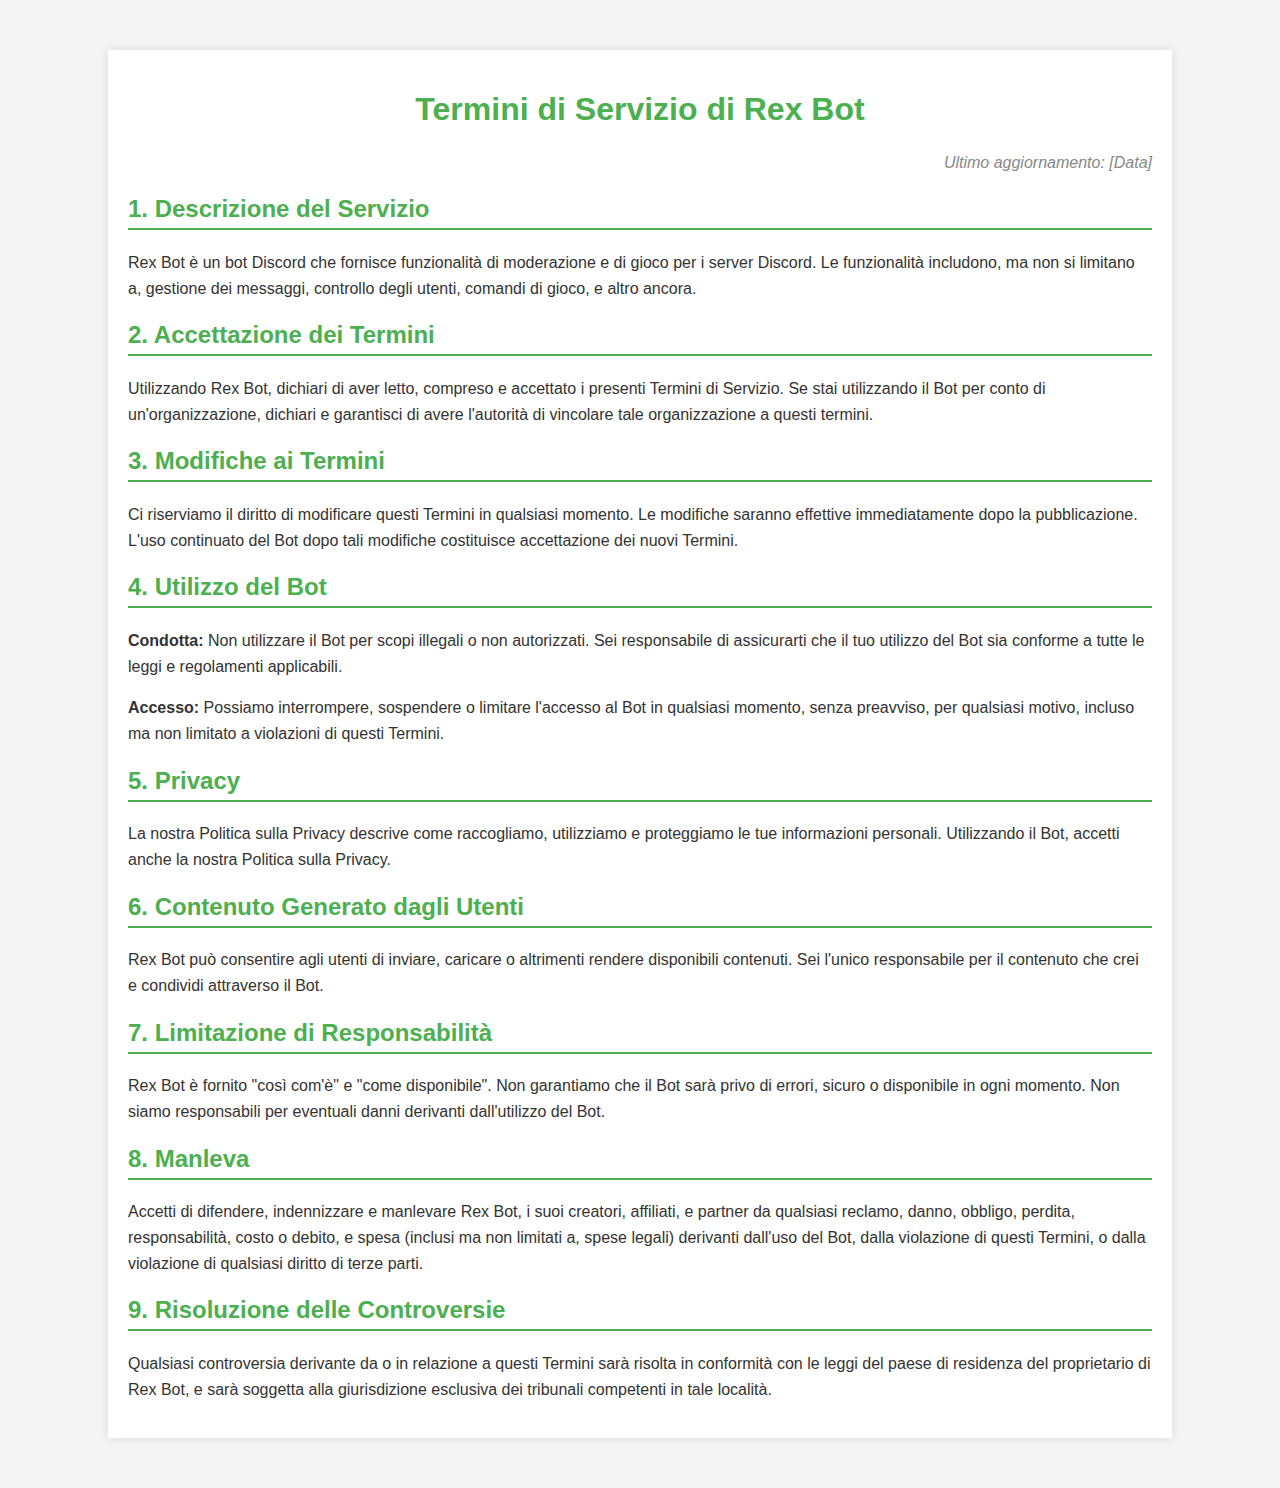
==== tos.html @ 5ce2c660 "Create tos.html" ====
<!DOCTYPE html>
<html lang="it">
<head>
    <meta charset="UTF-8">
    <meta name="viewport" content="width=device-width, initial-scale=1.0">
    <title>Termini di Servizio di Rex Bot</title>
    <style>
        body {
            font-family: Arial, sans-serif;
            margin: 0;
            padding: 0;
            background-color: #f4f4f4;
            color: #333;
        }
        .container {
            width: 80%;
            margin: 50px auto;
            padding: 20px;
            background: #fff;
            box-shadow: 0 0 10px rgba(0, 0, 0, 0.1);
        }
        h1 {
            text-align: center;
            color: #4CAF50;
        }
        h2 {
            color: #4CAF50;
            border-bottom: 2px solid #4CAF50;
            padding-bottom: 5px;
        }
        p {
            line-height: 1.6;
        }
        .last-updated {
            text-align: right;
            font-style: italic;
            color: #888;
        }
    </style>
</head>
<body>
    <div class="container">
        <h1>Termini di Servizio di Rex Bot</h1>
        <p class="last-updated">Ultimo aggiornamento: [Data]</p>

        <h2>1. Descrizione del Servizio</h2>
        <p>Rex Bot è un bot Discord che fornisce funzionalità di moderazione e di gioco per i server Discord. Le funzionalità includono, ma non si limitano a, gestione dei messaggi, controllo degli utenti, comandi di gioco, e altro ancora.</p>

        <h2>2. Accettazione dei Termini</h2>
        <p>Utilizzando Rex Bot, dichiari di aver letto, compreso e accettato i presenti Termini di Servizio. Se stai utilizzando il Bot per conto di un'organizzazione, dichiari e garantisci di avere l'autorità di vincolare tale organizzazione a questi termini.</p>

        <h2>3. Modifiche ai Termini</h2>
        <p>Ci riserviamo il diritto di modificare questi Termini in qualsiasi momento. Le modifiche saranno effettive immediatamente dopo la pubblicazione. L'uso continuato del Bot dopo tali modifiche costituisce accettazione dei nuovi Termini.</p>

        <h2>4. Utilizzo del Bot</h2>
        <p><strong>Condotta:</strong> Non utilizzare il Bot per scopi illegali o non autorizzati. Sei responsabile di assicurarti che il tuo utilizzo del Bot sia conforme a tutte le leggi e regolamenti applicabili.</p>
        <p><strong>Accesso:</strong> Possiamo interrompere, sospendere o limitare l'accesso al Bot in qualsiasi momento, senza preavviso, per qualsiasi motivo, incluso ma non limitato a violazioni di questi Termini.</p>

        <h2>5. Privacy</h2>
        <p>La nostra Politica sulla Privacy descrive come raccogliamo, utilizziamo e proteggiamo le tue informazioni personali. Utilizzando il Bot, accetti anche la nostra Politica sulla Privacy.</p>

        <h2>6. Contenuto Generato dagli Utenti</h2>
        <p>Rex Bot può consentire agli utenti di inviare, caricare o altrimenti rendere disponibili contenuti. Sei l'unico responsabile per il contenuto che crei e condividi attraverso il Bot.</p>

        <h2>7. Limitazione di Responsabilità</h2>
        <p>Rex Bot è fornito "così com'è" e "come disponibile". Non garantiamo che il Bot sarà privo di errori, sicuro o disponibile in ogni momento. Non siamo responsabili per eventuali danni derivanti dall'utilizzo del Bot.</p>

        <h2>8. Manleva</h2>
        <p>Accetti di difendere, indennizzare e manlevare Rex Bot, i suoi creatori, affiliati, e partner da qualsiasi reclamo, danno, obbligo, perdita, responsabilità, costo o debito, e spesa (inclusi ma non limitati a, spese legali) derivanti dall'uso del Bot, dalla violazione di questi Termini, o dalla violazione di qualsiasi diritto di terze parti.</p>

        <h2>9. Risoluzione delle Controversie</h2>
        <p>Qualsiasi controversia derivante da o in relazione a questi Termini sarà risolta in conformità con le leggi del paese di residenza del proprietario di Rex Bot, e sarà soggetta alla giurisdizione esclusiva dei tribunali competenti in tale località.</p>

    </div>
</body>
</html>
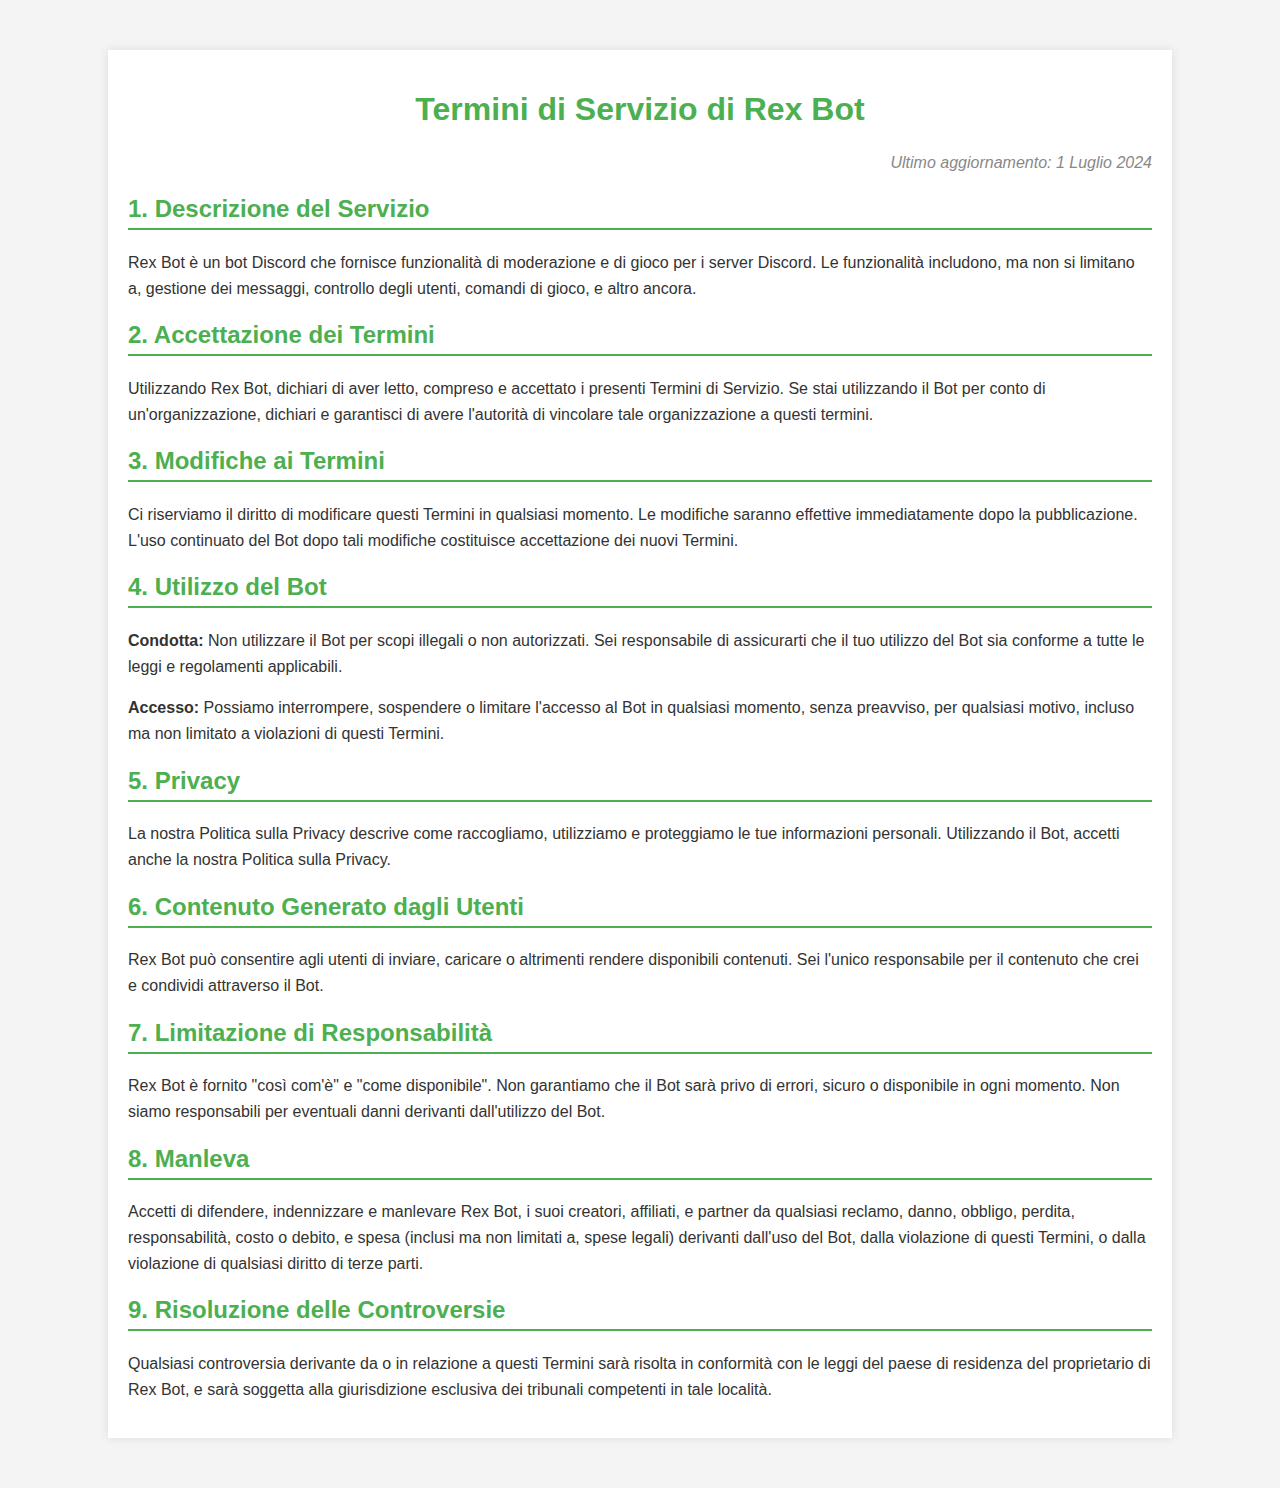
==== commit d46bcda7: "Update tos.html" ====
--- a/tos.html
+++ b/tos.html
@@ -41,7 +41,7 @@
 <body>
     <div class="container">
         <h1>Termini di Servizio di Rex Bot</h1>
-        <p class="last-updated">Ultimo aggiornamento: [Data]</p>
+        <p class="last-updated">Ultimo aggiornamento: 1 Luglio 2024 </p>
 
         <h2>1. Descrizione del Servizio</h2>
         <p>Rex Bot è un bot Discord che fornisce funzionalità di moderazione e di gioco per i server Discord. Le funzionalità includono, ma non si limitano a, gestione dei messaggi, controllo degli utenti, comandi di gioco, e altro ancora.</p>
